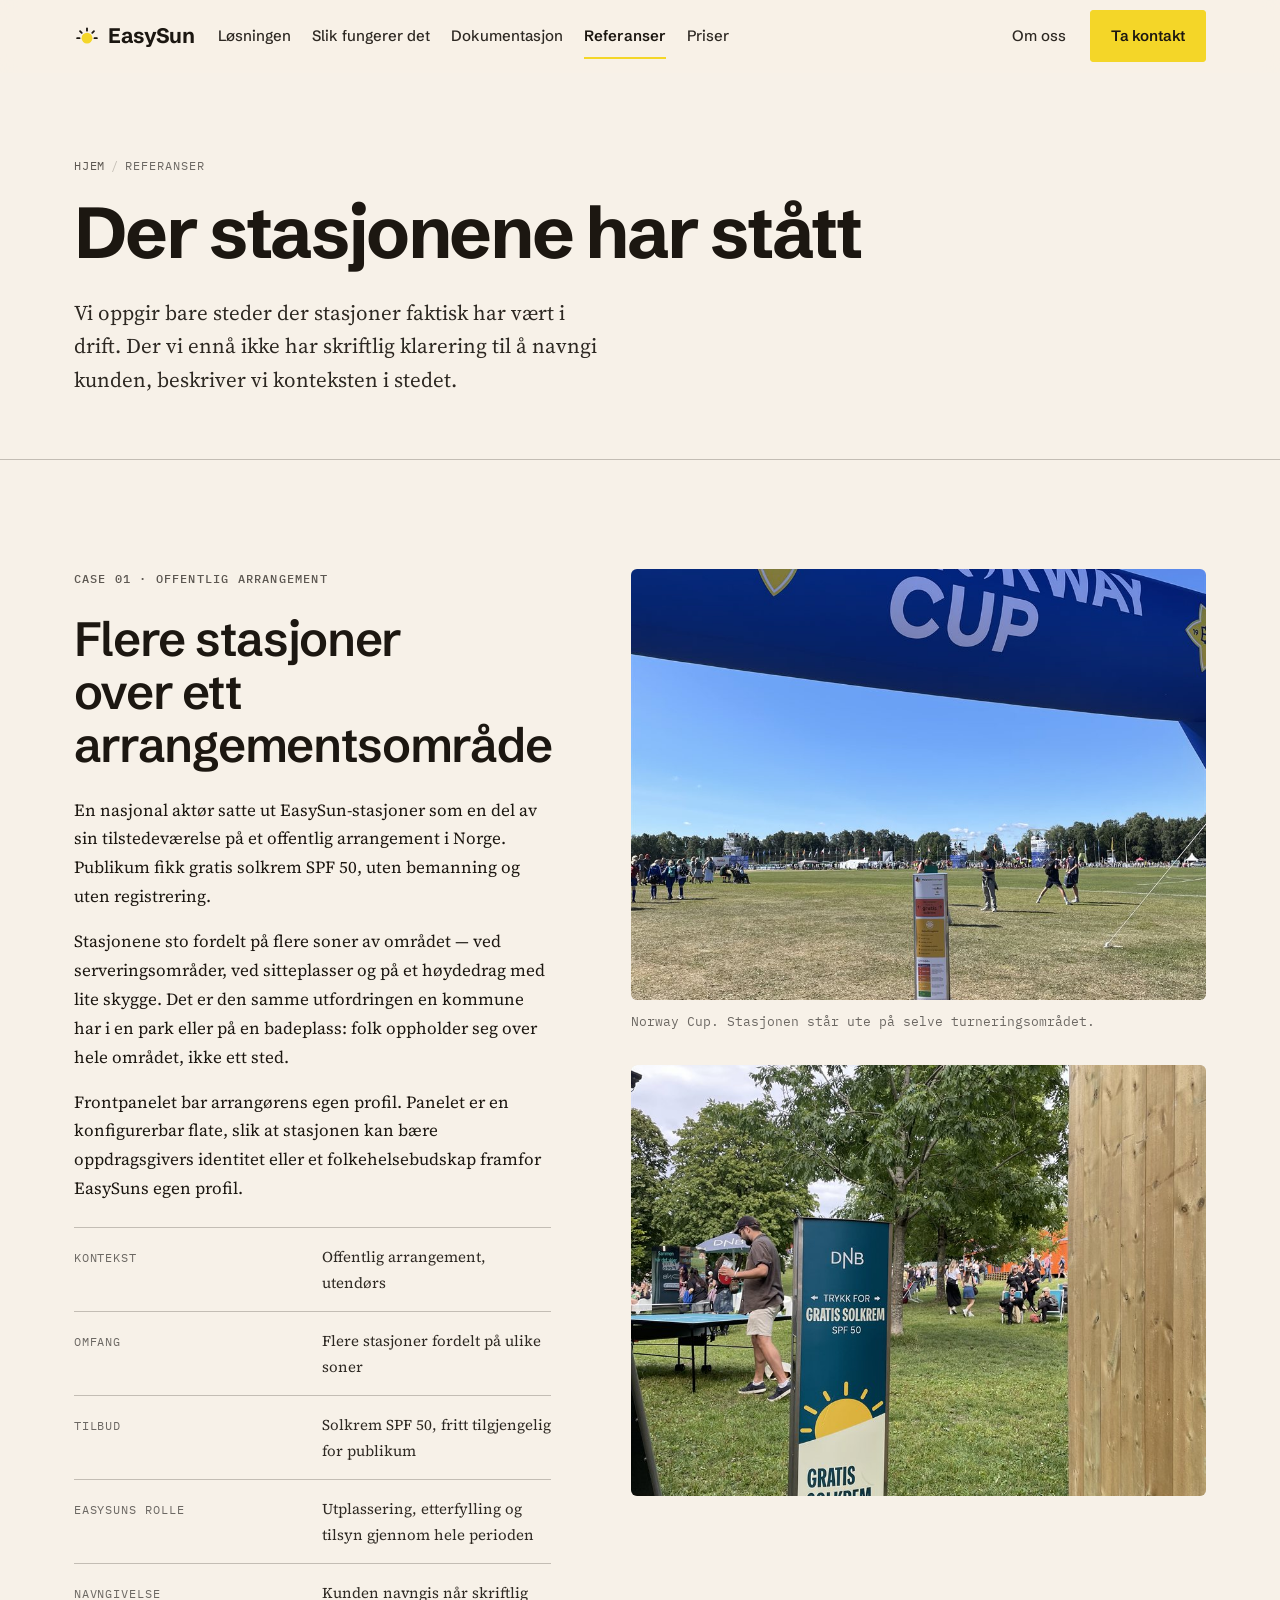
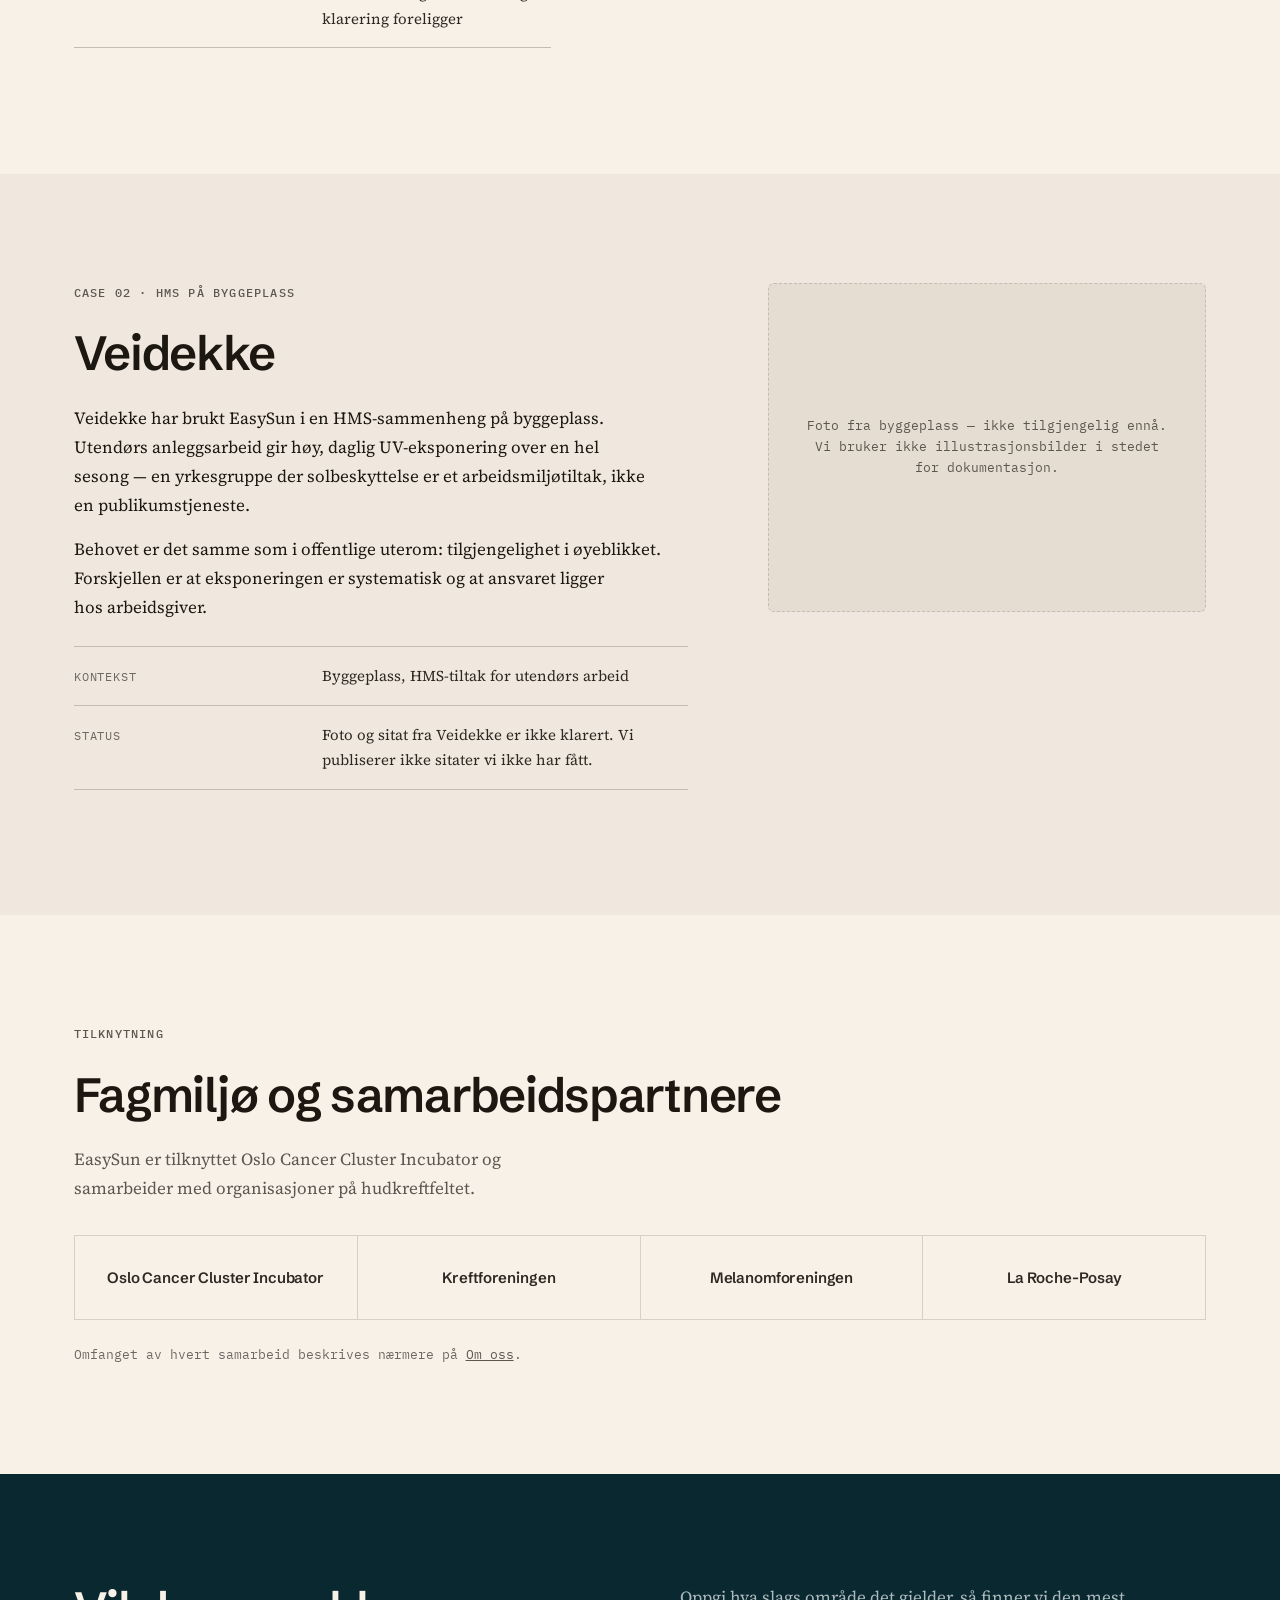
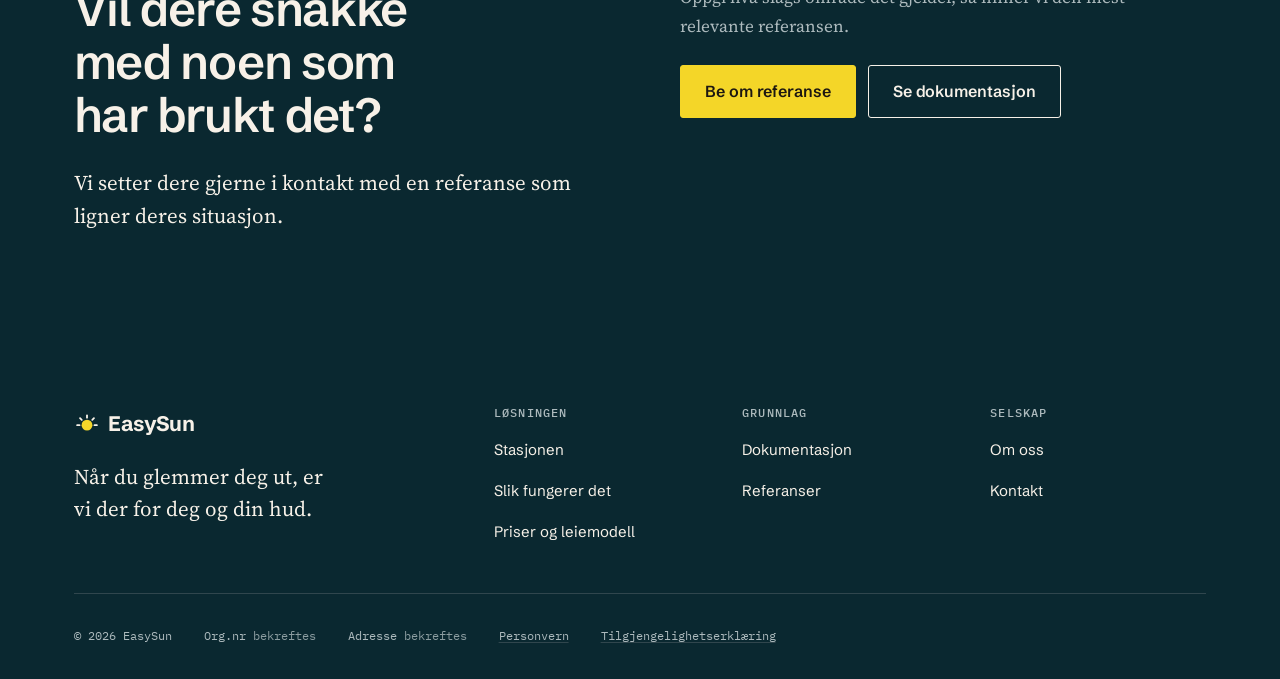
==== referanser.html @ 5816e852 "Initialize EasySun site for GitHub Pages review. Co-authored-by: Cursor <cursoragent@cursor.com>" ====
<!DOCTYPE html>
<html lang="nb">
<head>
<meta charset="utf-8">
<meta name="viewport" content="width=device-width, initial-scale=1">
<title>Referanser — stasjoner i drift | EasySun</title>
<meta name="description" content="Hvor EasySun-stasjoner har stått i praksis: offentlige arrangementer og HMS-bruk på byggeplass.">
<link rel="canonical" href="https://easysun.co/referanser.html">
<meta property="og:type" content="article">
<meta property="og:locale" content="nb_NO">
<meta property="og:site_name" content="EasySun">
<meta property="og:title" content="Referanser | EasySun">
<meta property="og:description" content="Hvor EasySun-stasjoner har stått i praksis.">
<meta property="og:url" content="https://easysun.co/referanser.html">
<meta property="og:image" content="https://easysun.co/assets/img/og-easysun.jpg">
<meta name="twitter:card" content="summary_large_image">
<meta name="theme-color" content="#f7f1e6">
<link rel="icon" href="assets/brand/favicon.svg" type="image/svg+xml">
<link rel="preload" as="font" type="font/woff2" href="assets/fonts/schibsted-grotesk-latin.woff2" crossorigin>
<link rel="preload" as="font" type="font/woff2" href="assets/fonts/source-serif-4-latin.woff2" crossorigin>
<link rel="stylesheet" href="assets/css/easysun.css">
</head>
<body>

<a class="skip-link" href="#main">Hopp til hovedinnhold</a>

<header class="site-header" data-header>
  <div class="container site-header__inner">
    <a class="wordmark" href="index.html" aria-label="EasySun — til forsiden">
      <svg class="wordmark__mark" viewBox="0 0 24 24" fill="none" aria-hidden="true" focusable="false">
        <circle cx="12" cy="14" r="5" fill="#F4D62A"></circle>
        <g stroke="currentColor" stroke-width="1.7" stroke-linecap="round">
          <path d="M12 7.1V4.9"></path><path d="M16.88 9.12l1.55-1.55"></path>
          <path d="M7.12 9.12L5.57 7.57"></path><path d="M5.1 14H2.9"></path>
          <path d="M18.9 14h2.2"></path>
        </g>
      </svg>
      EasySun
    </a>
    <nav class="nav" aria-label="Hovedmeny">
      <ul class="nav__list">
        <li><a class="nav__link" href="losningen.html">Løsningen</a></li>
        <li><a class="nav__link" href="slik-fungerer-det.html">Slik fungerer det</a></li>
        <li><a class="nav__link" href="dokumentasjon.html">Dokumentasjon</a></li>
        <li><a class="nav__link" href="referanser.html" aria-current="page">Referanser</a></li>
        <li><a class="nav__link" href="priser.html">Priser</a></li>
      </ul>
      <div class="nav__actions">
        <a class="nav__link" href="om-oss.html">Om oss</a>
        <a class="btn btn--primary" href="kontakt.html">Ta kontakt</a>
      </div>
    </nav>
    <button class="nav-toggle" type="button" data-nav-toggle aria-expanded="false" aria-controls="drawer" aria-label="Åpne meny">
      <span class="nav-toggle__bars" aria-hidden="true"></span>
    </button>
  </div>
</header>

<div class="drawer" id="drawer" data-drawer hidden>
  <div class="container">
    <ul class="drawer__list">
      <li><a class="drawer__link" href="losningen.html">Løsningen</a></li>
      <li><a class="drawer__link" href="slik-fungerer-det.html">Slik fungerer det</a></li>
      <li><a class="drawer__link" href="dokumentasjon.html">Dokumentasjon</a></li>
      <li><a class="drawer__link" href="referanser.html" aria-current="page">Referanser</a></li>
      <li><a class="drawer__link" href="priser.html">Priser</a></li>
      <li><a class="drawer__link" href="om-oss.html">Om oss</a></li>
    </ul>
    <div class="drawer__cta"><a class="btn btn--primary" href="kontakt.html">Ta kontakt</a></div>
  </div>
</div>

<main id="main">

  <section class="page-header">
    <div class="container">
      <nav class="breadcrumb" aria-label="Du er her">
        <ol>
          <li><a href="index.html">Hjem</a></li>
          <li aria-current="page">Referanser</li>
        </ol>
      </nav>
      <h1 class="page-header__title">Der stasjonene har stått</h1>
      <p class="lede page-header__lede">
        Vi oppgir bare steder der stasjoner faktisk har vært i drift. Der vi ennå ikke har
        skriftlig klarering til å navngi kunden, beskriver vi konteksten i stedet.
      </p>
    </div>
  </section>

  <!--
    Case 1 — shipped in the unnamed fallback framing from blueprint §8.3 while
    written permission to publish the client's name is outstanding. When it
    lands, name the client in the heading, body, facts and image alt text.
  -->
  <section class="section">
    <div class="container split split--5-7 split--top">
      <div class="stack">
        <p class="eyebrow">Case 01 · Offentlig arrangement</p>
        <h2>Flere stasjoner over ett arrangementsområde</h2>
        <div class="prose stack--tight">
          <p>
            En nasjonal aktør satte ut EasySun-stasjoner som en del av sin tilstedeværelse på
            et offentlig arrangement i Norge. Publikum fikk gratis solkrem SPF&nbsp;50, uten
            bemanning og uten registrering.
          </p>
          <p>
            Stasjonene sto fordelt på flere soner av området — ved serveringsområder, ved
            sitteplasser og på et høydedrag med lite skygge. Det er den samme utfordringen en
            kommune har i en park eller på en badeplass: folk oppholder seg over hele
            området, ikke ett sted.
          </p>
          <p>
            Frontpanelet bar arrangørens egen profil. Panelet er en konfigurerbar flate, slik
            at stasjonen kan bære oppdragsgivers identitet eller et folkehelsebudskap
            framfor EasySuns egen profil.
          </p>
        </div>
        <dl class="case-facts">
          <div>
            <dt>Kontekst</dt>
            <dd>Offentlig arrangement, utendørs</dd>
          </div>
          <div>
            <dt>Omfang</dt>
            <dd>Flere stasjoner fordelt på ulike soner</dd>
          </div>
          <div>
            <dt>Tilbud</dt>
            <dd>Solkrem SPF 50, fritt tilgjengelig for publikum</dd>
          </div>
          <div>
            <dt>EasySuns rolle</dt>
            <dd>Utplassering, etterfylling og tilsyn gjennom hele perioden</dd>
          </div>
          <div>
            <dt>Navngivelse</dt>
            <dd>Kunden navngis når skriftlig klarering foreligger</dd>
          </div>
        </dl>
      </div>

      <div class="split__media">
        <figure class="figure">
          <div class="figure__frame figure__frame--landscape">
            <img src="assets/img/case-norwaycup-900.jpg"
                 srcset="assets/img/case-norwaycup-640.jpg 640w,
                         assets/img/case-norwaycup-900.jpg 900w,
                         assets/img/case-norwaycup-1280.jpg 1280w,
                         assets/img/case-norwaycup-1600.jpg 1600w"
                 sizes="(min-width: 62rem) 700px, 100vw"
                 width="1280" height="1707" decoding="async"
                 alt="EasySun-stasjon på turneringsområdet under Norway Cup, med spillere og tribuner i bakgrunnen.">
          </div>
          <figcaption>Norway Cup. Stasjonen står ute på selve turneringsområdet.</figcaption>
        </figure>
        <figure class="figure" style="margin-top: var(--space-8); --focal: 50% 46%">
          <div class="figure__frame figure__frame--landscape">
            <img src="assets/img/case-dnb-900.jpg"
                 srcset="assets/img/case-dnb-640.jpg 640w,
                         assets/img/case-dnb-900.jpg 900w,
                         assets/img/case-dnb-1280.jpg 1280w,
                         assets/img/case-dnb-1600.jpg 1600w"
                 sizes="(min-width: 62rem) 700px, 100vw"
                 width="1280" height="1707" loading="lazy" decoding="async"
                 alt="EasySun-stasjon med DNB-profil står på gresset i et publikumsområde, med bordtennis og publikum i bakgrunnen."
          </div>
          <figcaption>Plassert ved siden av vertskapets egne installasjoner, der folk oppholder seg over tid.</figcaption>
        </figure>
      </div>
    </div>
  </section>

  <!-- Case 2 — Veidekke, text-led. No photography, no cleared quote. -->
  <section class="section section--paper-2">
    <div class="container">
      <div class="split split--top">
        <div class="stack">
          <p class="eyebrow">Case 02 · HMS på byggeplass</p>
          <h2>Veidekke</h2>
          <div class="prose stack--tight">
            <p>
              Veidekke har brukt EasySun i en HMS-sammenheng på byggeplass. Utendørs
              anleggsarbeid gir høy, daglig UV-eksponering over en hel sesong — en
              yrkesgruppe der solbeskyttelse er et arbeidsmiljøtiltak, ikke en
              publikumstjeneste.
            </p>
            <p>
              Behovet er det samme som i offentlige uterom: tilgjengelighet i øyeblikket.
              Forskjellen er at eksponeringen er systematisk og at ansvaret ligger hos
              arbeidsgiver.
            </p>
          </div>
          <dl class="case-facts">
            <div>
              <dt>Kontekst</dt>
              <dd>Byggeplass, HMS-tiltak for utendørs arbeid</dd>
            </div>
            <div>
              <dt>Status</dt>
              <dd>Foto og sitat fra Veidekke er ikke klarert. Vi publiserer ikke sitater vi ikke har fått.</dd>
            </div>
          </dl>
        </div>

        <div class="split__media">
          <div class="placeholder-frame placeholder-frame--landscape">
            Foto fra byggeplass — ikke tilgjengelig ennå.<br>
            Vi bruker ikke illustrasjonsbilder i stedet for dokumentasjon.
          </div>
        </div>
      </div>
    </div>
  </section>

  <!-- Partners -->
  <section class="section">
    <div class="container">
      <div class="stack" style="margin-bottom: var(--space-8);">
        <p class="eyebrow">Tilknytning</p>
        <h2>Fagmiljø og samarbeidspartnere</h2>
        <p class="support">
          EasySun er tilknyttet Oslo Cancer Cluster Incubator og samarbeider med
          organisasjoner på hudkreftfeltet.
        </p>
      </div>
      <ul class="logo-wall__grid">
        <li class="logo-wall__cell">Oslo Cancer Cluster Incubator</li>
        <li class="logo-wall__cell">Kreftforeningen</li>
        <li class="logo-wall__cell">Melanomforeningen</li>
        <li class="logo-wall__cell">La Roche-Posay</li>
      </ul>
      <p class="source-line" style="margin-top: var(--space-6);">
        Omfanget av hvert samarbeid beskrives nærmere på <a href="om-oss.html">Om oss</a>.
      </p>
    </div>
  </section>

  <section class="section section--deep">
    <div class="container split split--balanced split--top">
      <div class="stack">
        <h2>Vil dere snakke med noen som har brukt det?</h2>
        <p class="lede">Vi setter dere gjerne i kontakt med en referanse som ligner deres situasjon.</p>
      </div>
      <div class="stack">
        <p class="support">Oppgi hva slags område det gjelder, så finner vi den mest relevante referansen.</p>
        <div class="btn-row">
          <a class="btn btn--primary" href="kontakt.html">Be om referanse</a>
          <a class="btn btn--secondary" href="dokumentasjon.html">Se dokumentasjon</a>
        </div>
      </div>
    </div>
  </section>

</main>

<footer class="site-footer">
  <div class="container">
    <div class="site-footer__top">
      <div>
        <a class="wordmark" href="index.html">
          <svg class="wordmark__mark" viewBox="0 0 24 24" fill="none" aria-hidden="true" focusable="false">
            <circle cx="12" cy="14" r="5" fill="#F4D62A"></circle>
            <g stroke="currentColor" stroke-width="1.7" stroke-linecap="round">
              <path d="M12 7.1V4.9"></path><path d="M16.88 9.12l1.55-1.55"></path>
              <path d="M7.12 9.12L5.57 7.57"></path><path d="M5.1 14H2.9"></path>
              <path d="M18.9 14h2.2"></path>
            </g>
          </svg>
          EasySun
        </a>
        <p class="site-footer__tagline">Når du glemmer deg ut, er vi der for deg og din hud.</p>
      </div>
      <div class="footer-nav">
        <div>
          <h2>Løsningen</h2>
          <ul>
            <li><a href="losningen.html">Stasjonen</a></li>
            <li><a href="slik-fungerer-det.html">Slik fungerer det</a></li>
            <li><a href="priser.html">Priser og leiemodell</a></li>
          </ul>
        </div>
        <div>
          <h2>Grunnlag</h2>
          <ul>
            <li><a href="dokumentasjon.html">Dokumentasjon</a></li>
            <li><a href="referanser.html">Referanser</a></li>
          </ul>
        </div>
        <div>
          <h2>Selskap</h2>
          <ul>
            <li><a href="om-oss.html">Om oss</a></li>
            <li><a href="kontakt.html">Kontakt</a></li>
          </ul>
        </div>
      </div>
    </div>
    <div class="site-footer__bottom">
      <span>&copy; 2026 EasySun</span>
      <span>Org.nr <span class="is-pending-value">bekreftes</span></span>
      <span>Adresse <span class="is-pending-value">bekreftes</span></span>
      <a href="personvern.html">Personvern</a>
      <a href="tilgjengelighet.html">Tilgjengelighetserklæring</a>
    </div>
  </div>
</footer>

<script src="assets/js/easysun.js" defer></script>
</body>
</html>
---- assets/css/easysun.css ----
/* ==========================================================================
   EasySun — design system
   Macrostructure: Split Studio · Palette: warm coastal + deep sea-ink
   Type: Schibsted Grotesk (display) · Source Serif 4 (body) · IBM Plex Mono (data)
   ========================================================================== */

/* 1. Fonts — self-hosted, no third-party requests at runtime
   ========================================================================== */

@font-face {
  font-family: 'Schibsted Grotesk';
  font-style: normal;
  font-weight: 400 900;
  font-display: swap;
  src: url('../fonts/schibsted-grotesk-latin.woff2') format('woff2');
  unicode-range: U+0000-00FF, U+0131, U+0152-0153, U+02BB-02BC, U+02C6, U+02DA,
    U+02DC, U+0304, U+0308, U+0329, U+2000-206F, U+20AC, U+2122, U+2191, U+2193,
    U+2212, U+2215, U+FEFF, U+FFFD;
}
@font-face {
  font-family: 'Schibsted Grotesk';
  font-style: normal;
  font-weight: 400 900;
  font-display: swap;
  src: url('../fonts/schibsted-grotesk-latin-ext.woff2') format('woff2');
  unicode-range: U+0100-02BA, U+02BD-02C5, U+02C7-02CC, U+02CE-02D7, U+02DD-02FF,
    U+0304, U+0308, U+0329, U+1D00-1DBF, U+1E00-1E9F, U+1EF2-1EFF, U+2020,
    U+20A0-20AB, U+20AD-20C0, U+2113, U+2C60-2C7F, U+A720-A7FF;
}
@font-face {
  font-family: 'Source Serif 4';
  font-style: normal;
  font-weight: 400 700;
  font-display: swap;
  src: url('../fonts/source-serif-4-latin.woff2') format('woff2');
  unicode-range: U+0000-00FF, U+0131, U+0152-0153, U+02BB-02BC, U+02C6, U+02DA,
    U+02DC, U+0304, U+0308, U+0329, U+2000-206F, U+20AC, U+2122, U+2191, U+2193,
    U+2212, U+2215, U+FEFF, U+FFFD;
}
@font-face {
  font-family: 'Source Serif 4';
  font-style: normal;
  font-weight: 400 700;
  font-display: swap;
  src: url('../fonts/source-serif-4-latin-ext.woff2') format('woff2');
  unicode-range: U+0100-02BA, U+02BD-02C5, U+02C7-02CC, U+02CE-02D7, U+02DD-02FF,
    U+0304, U+0308, U+0329, U+1D00-1DBF, U+1E00-1E9F, U+1EF2-1EFF, U+2020,
    U+20A0-20AB, U+20AD-20C0, U+2113, U+2C60-2C7F, U+A720-A7FF;
}
@font-face {
  font-family: 'IBM Plex Mono';
  font-style: normal;
  font-weight: 400;
  font-display: swap;
  src: url('../fonts/ibm-plex-mono-400-latin.woff2') format('woff2');
  unicode-range: U+0000-00FF, U+0131, U+0152-0153, U+02BB-02BC, U+02C6, U+02DA,
    U+02DC, U+0304, U+0308, U+0329, U+2000-206F, U+20AC, U+2122, U+2191, U+2193,
    U+2212, U+2215, U+FEFF, U+FFFD;
}
@font-face {
  font-family: 'IBM Plex Mono';
  font-style: normal;
  font-weight: 500;
  font-display: swap;
  src: url('../fonts/ibm-plex-mono-500-latin.woff2') format('woff2');
  unicode-range: U+0000-00FF, U+0131, U+0152-0153, U+02BB-02BC, U+02C6, U+02DA,
    U+02DC, U+0304, U+0308, U+0329, U+2000-206F, U+20AC, U+2122, U+2191, U+2193,
    U+2212, U+2215, U+FEFF, U+FFFD;
}

/* 2. Tokens
   ========================================================================== */

:root {
  /* Colour — warm coastal, anchored on the brand yellow #F4D62A */
  --color-paper: oklch(96% 0.014 76);
  --color-paper-2: oklch(93.5% 0.016 76);
  --color-paper-3: oklch(90% 0.018 76);
  --color-ink: oklch(21% 0.014 72);
  --color-ink-2: oklch(28% 0.013 72);
  --color-neutral: oklch(46% 0.012 74);
  /* 4.91:1 on paper and 4.55:1 on paper-2 — metadata is small text and still
     has to clear AA, so this sits darker than a typical muted grey. */
  --color-muted: oklch(52% 0.01 74);
  --color-rule: oklch(80% 0.014 76);
  --color-rule-2: oklch(86% 0.012 76);
  --color-surface-deep: oklch(26% 0.038 218);
  --color-surface-deep-2: oklch(31% 0.036 218);
  --color-surface-deep-ink: oklch(96% 0.014 76);
  --color-surface-deep-neutral: oklch(78% 0.015 210);
  --color-surface-deep-rule: oklch(38% 0.03 218);
  /* Form control boundaries are UI components under WCAG 1.4.11 and need 3:1,
     which the decorative divider colour above does not reach. */
  --color-field-border: oklch(60% 0.03 218);
  --color-accent: oklch(87.5% 0.173 98);
  --color-accent-ink: oklch(21% 0.014 72);
  --color-accent-hover: oklch(83% 0.168 98);
  --color-focus: oklch(55% 0.15 98);
  --color-error: oklch(48% 0.16 27);
  --color-error-bg: oklch(94% 0.03 27);
  --color-success: oklch(45% 0.11 155);

  /* Type */
  --font-display: 'Schibsted Grotesk', system-ui, -apple-system, 'Segoe UI', sans-serif;
  --font-body: 'Source Serif 4', Georgia, 'Times New Roman', serif;
  --font-mono: 'IBM Plex Mono', ui-monospace, 'Cascadia Mono', Consolas, monospace;

  /* Floor is set so the longest Norwegian compound in a headline still fits
     a 320 px viewport without overflowing. */
  --step-display: clamp(2.375rem, 1.45rem + 4.2vw, 4.5rem);
  --step-h2: clamp(2rem, 1.4rem + 2.2vw, 3rem);
  --step-h3: clamp(1.375rem, 1.22rem + 0.55vw, 1.625rem);
  --step-h4: clamp(1.0625rem, 1rem + 0.25vw, 1.1875rem);
  --step-lede: clamp(1.125rem, 1.04rem + 0.36vw, 1.3125rem);
  --step-body: 1.0625rem;
  --step-small: 0.9375rem;
  --step-label: 0.75rem;

  /* Spacing — 4pt scale */
  --space-1: 0.25rem;
  --space-2: 0.5rem;
  --space-3: 0.75rem;
  --space-4: 1rem;
  --space-5: 1.25rem;
  --space-6: 1.5rem;
  --space-8: 2rem;
  --space-12: 3rem;
  --space-16: 4rem;
  --space-24: 6rem;
  --space-32: 8rem;

  /* Layout */
  --page-max: 1200px;
  --prose-max: 68ch;
  --gutter: clamp(1rem, 0.5rem + 2vw, 3rem);
  --section-pad: clamp(3.5rem, 2rem + 6vw, 8rem);
  --radius: 3px;
  --radius-lg: 6px;

  /* Motion */
  --ease: cubic-bezier(0.22, 0.61, 0.36, 1);
  --dur: 240ms;
}

/* 3. Reset and base
   ========================================================================== */

*,
*::before,
*::after {
  box-sizing: border-box;
}

html {
  -webkit-text-size-adjust: 100%;
  scroll-behavior: smooth;
  scroll-padding-top: 6rem;
}

body {
  margin: 0;
  background: var(--color-paper);
  color: var(--color-ink);
  font-family: var(--font-body);
  font-size: var(--step-body);
  line-height: 1.7;
  font-synthesis-weight: none;
  -webkit-font-smoothing: antialiased;
  text-rendering: optimizeLegibility;
}

h1,
h2,
h3,
h4,
h5,
h6 {
  font-family: var(--font-display);
  font-style: normal;
  font-weight: 600;
  line-height: 1.1;
  letter-spacing: -0.02em;
  text-wrap: balance;
  overflow-wrap: break-word;
  margin: 0;
  color: var(--color-ink);
}

h1 {
  font-size: var(--step-display);
  font-weight: 700;
  letter-spacing: -0.033em;
}
h2 {
  font-size: var(--step-h2);
  letter-spacing: -0.027em;
}
h3 {
  font-size: var(--step-h3);
}
h4 {
  font-size: var(--step-h4);
  letter-spacing: -0.01em;
}

p {
  margin: 0;
  text-wrap: pretty;
}

p + p {
  margin-top: var(--space-4);
}

ul,
ol {
  margin: 0;
  padding: 0;
}

img,
picture,
svg {
  display: block;
  max-width: 100%;
}

img {
  height: auto;
}

a {
  color: inherit;
}

strong {
  font-weight: 600;
}

abbr[title] {
  text-decoration: underline dotted;
  text-underline-offset: 0.2em;
  cursor: help;
}

::selection {
  background: var(--color-accent);
  color: var(--color-accent-ink);
}

:focus-visible {
  outline: 3px solid var(--color-focus);
  outline-offset: 2px;
  border-radius: 1px;
}

.deep :focus-visible {
  outline-color: var(--color-accent);
}

/* 4. Layout primitives
   ========================================================================== */

.container {
  width: 100%;
  max-width: var(--page-max);
  margin-inline: auto;
  padding-inline: var(--gutter);
}

.container--narrow {
  max-width: 860px;
}

.section {
  padding-block: var(--section-pad);
}

.section--tight {
  padding-block: clamp(2.5rem, 1.5rem + 4vw, 5rem);
}

.section--paper-2 {
  background: var(--color-paper-2);
}

.section--deep {
  background: var(--color-surface-deep);
  color: var(--color-surface-deep-ink);
}

.section--deep h1,
.section--deep h2,
.section--deep h3,
.section--deep h4 {
  color: var(--color-surface-deep-ink);
}

.hairline {
  border: 0;
  border-top: 1px solid var(--color-rule);
  margin: 0;
}

/* Split Studio diptych. Direction alternates between major blocks. */
.split {
  display: grid;
  gap: clamp(2rem, 1rem + 4vw, 4.5rem);
  align-items: center;
}

@media (min-width: 62rem) {
  .split {
    grid-template-columns: 7fr 5fr;
    gap: clamp(3rem, 1rem + 5vw, 6rem);
  }
  .split--5-7 {
    grid-template-columns: 5fr 7fr;
  }
  .split--balanced {
    grid-template-columns: 1fr 1fr;
  }
  .split--top {
    align-items: start;
  }
}

/* Mobile order: media leads, text follows. */
.split__media {
  order: -1;
}

@media (min-width: 62rem) {
  .split__media {
    order: 0;
  }
}

.stack > * + * {
  margin-top: var(--space-6);
}

.stack--tight > * + * {
  margin-top: var(--space-4);
}

.stack--loose > * + * {
  margin-top: var(--space-8);
}

.prose {
  max-width: var(--prose-max);
}

/* 5. Typographic utilities
   ========================================================================== */

.eyebrow {
  font-family: var(--font-mono);
  font-size: var(--step-label);
  font-weight: 500;
  letter-spacing: 0.1em;
  text-transform: uppercase;
  color: var(--color-neutral);
  margin: 0;
}

.section--deep .eyebrow {
  color: var(--color-surface-deep-neutral);
}

.lede {
  font-size: var(--step-lede);
  line-height: 1.6;
  color: var(--color-ink-2);
}

.section--deep .lede {
  color: var(--color-surface-deep-ink);
}

.support {
  color: var(--color-neutral);
  max-width: 58ch;
}

.section--deep .support {
  color: var(--color-surface-deep-neutral);
}

.meta {
  font-family: var(--font-mono);
  font-size: var(--step-small);
  color: var(--color-muted);
  line-height: 1.6;
}

.source-line {
  font-family: var(--font-mono);
  font-size: 0.8125rem;
  line-height: 1.65;
  color: var(--color-muted);
  max-width: 60ch;
}

.source-line a {
  color: var(--color-neutral);
}

/* 6. Buttons and links
   ========================================================================== */

.btn {
  display: inline-flex;
  align-items: center;
  justify-content: center;
  gap: var(--space-2);
  min-height: 48px;
  padding: var(--space-3) var(--space-6);
  font-family: var(--font-display);
  font-size: 1rem;
  font-weight: 600;
  letter-spacing: -0.005em;
  text-decoration: none;
  border: 1.5px solid transparent;
  border-radius: var(--radius);
  cursor: pointer;
  transition: background-color var(--dur) var(--ease), border-color var(--dur) var(--ease),
    color var(--dur) var(--ease);
}

.btn--primary {
  background: var(--color-accent);
  border-color: var(--color-accent);
  color: var(--color-accent-ink);
}

.btn--primary:hover {
  background: var(--color-accent-hover);
  border-color: var(--color-accent-hover);
}

.btn--secondary {
  background: transparent;
  border-color: var(--color-ink);
  color: var(--color-ink);
}

.btn--secondary:hover {
  background: var(--color-ink);
  color: var(--color-paper);
}

.section--deep .btn--secondary {
  border-color: var(--color-surface-deep-ink);
  color: var(--color-surface-deep-ink);
}

.section--deep .btn--secondary:hover {
  background: var(--color-surface-deep-ink);
  color: var(--color-surface-deep);
}

.btn[disabled],
.btn[aria-disabled='true'] {
  opacity: 0.55;
  cursor: not-allowed;
}

.btn-row {
  display: flex;
  flex-wrap: wrap;
  gap: var(--space-3);
}

@media (max-width: 30rem) {
  .btn-row .btn {
    width: 100%;
  }
}

/* Text link with a travelling arrow */
.link {
  display: inline-flex;
  align-items: center;
  gap: 0.45em;
  font-family: var(--font-display);
  font-size: 1rem;
  font-weight: 600;
  color: var(--color-ink);
  text-decoration: none;
  border-bottom: 1.5px solid var(--color-rule);
  padding-bottom: 2px;
  transition: border-color var(--dur) var(--ease), color var(--dur) var(--ease);
}

.link:hover {
  border-bottom-color: var(--color-ink);
}

.link::after {
  content: '→';
  font-family: var(--font-body);
  transition: transform var(--dur) var(--ease);
}

.link:hover::after {
  transform: translateX(3px);
}

.section--deep .link {
  color: var(--color-surface-deep-ink);
  border-bottom-color: var(--color-surface-deep-rule);
}

.section--deep .link:hover {
  border-bottom-color: var(--color-surface-deep-ink);
}

/* Inline links inside running prose */
.prose a:not(.link):not(.btn),
.rich a:not(.link):not(.btn) {
  color: var(--color-ink);
  text-decoration: underline;
  text-decoration-color: var(--color-rule);
  text-decoration-thickness: 1.5px;
  text-underline-offset: 0.18em;
  transition: text-decoration-color var(--dur) var(--ease);
}

.prose a:not(.link):not(.btn):hover,
.rich a:not(.link):not(.btn):hover {
  text-decoration-color: var(--color-ink);
}

/* 7. Skip link
   ========================================================================== */

.skip-link {
  position: absolute;
  top: 0;
  left: var(--space-4);
  z-index: 200;
  transform: translateY(-120%);
  background: var(--color-ink);
  color: var(--color-paper);
  padding: var(--space-3) var(--space-6);
  font-family: var(--font-display);
  font-weight: 600;
  text-decoration: none;
  border-radius: 0 0 var(--radius) var(--radius);
  transition: transform 160ms var(--ease);
}

.skip-link:focus-visible {
  transform: translateY(0);
}

/* 8. Header and navigation (N1b)
   ========================================================================== */

.site-header {
  position: sticky;
  top: 0;
  z-index: 100;
  background: color-mix(in oklab, var(--color-paper) 88%, transparent);
  border-bottom: 1px solid transparent;
  transition: border-color var(--dur) var(--ease), background-color var(--dur) var(--ease);
}

@supports (backdrop-filter: blur(1px)) {
  .site-header {
    backdrop-filter: saturate(1.4) blur(12px);
  }
}

.site-header[data-scrolled='true'] {
  border-bottom-color: var(--color-rule);
  background: color-mix(in oklab, var(--color-paper) 94%, transparent);
}

.site-header__inner {
  display: flex;
  align-items: center;
  justify-content: space-between;
  gap: var(--space-6);
  min-height: 72px;
}

/* Wordmark */
.wordmark {
  display: inline-flex;
  align-items: center;
  gap: 0.55rem;
  font-family: var(--font-display);
  font-size: 1.3125rem;
  font-weight: 700;
  letter-spacing: -0.03em;
  color: var(--color-ink);
  text-decoration: none;
  flex-shrink: 0;
}

.wordmark__mark {
  width: 26px;
  height: 26px;
  flex-shrink: 0;
}

.section--deep .wordmark,
.site-footer .wordmark {
  color: var(--color-surface-deep-ink);
}

/* Desktop nav */
.nav {
  display: none;
}

@media (min-width: 64rem) {
  .nav {
    display: flex;
    align-items: center;
    gap: var(--space-8);
    flex: 1 1 auto;
    justify-content: space-between;
  }
}

.nav__list {
  display: flex;
  align-items: center;
  gap: clamp(1rem, 0.2rem + 1.4vw, 1.75rem);
  list-style: none;
}

.nav__link {
  display: inline-block;
  position: relative;
  padding-block: var(--space-2);
  font-family: var(--font-display);
  font-size: 0.9375rem;
  font-weight: 500;
  color: var(--color-ink-2);
  text-decoration: none;
  white-space: nowrap;
  transition: color var(--dur) var(--ease);
}

.nav__link:hover {
  color: var(--color-ink);
}

.nav__link::after {
  content: '';
  position: absolute;
  left: 0;
  right: 0;
  bottom: -2px;
  height: 2px;
  background: var(--color-accent);
  transform: scaleX(0);
  transform-origin: left;
  transition: transform var(--dur) var(--ease);
}

.nav__link[aria-current='page'] {
  color: var(--color-ink);
  font-weight: 600;
}

.nav__link[aria-current='page']::after {
  transform: scaleX(1);
}

.nav__actions {
  display: flex;
  align-items: center;
  gap: var(--space-6);
}

.nav__actions .btn {
  min-height: 44px;
  padding-inline: var(--space-5);
  font-size: 0.9375rem;
}

/* Hamburger */
.nav-toggle {
  display: inline-flex;
  align-items: center;
  justify-content: center;
  width: 48px;
  height: 48px;
  margin-right: -0.5rem;
  padding: 0;
  background: transparent;
  border: 0;
  color: var(--color-ink);
  cursor: pointer;
}

@media (min-width: 64rem) {
  .nav-toggle {
    display: none;
  }
}

.nav-toggle__bars,
.nav-toggle__bars::before,
.nav-toggle__bars::after {
  display: block;
  width: 22px;
  height: 2px;
  background: currentColor;
  transition: transform var(--dur) var(--ease), opacity var(--dur) var(--ease);
}

.nav-toggle__bars::before,
.nav-toggle__bars::after {
  content: '';
  position: relative;
}

.nav-toggle__bars::before {
  top: -7px;
}
.nav-toggle__bars::after {
  top: 5px;
}

.nav-toggle[aria-expanded='true'] .nav-toggle__bars {
  background: transparent;
}

.nav-toggle[aria-expanded='true'] .nav-toggle__bars::before {
  transform: translateY(7px) rotate(45deg);
}

.nav-toggle[aria-expanded='true'] .nav-toggle__bars::after {
  transform: translateY(-5px) rotate(-45deg);
}

/* Mobile drawer */
.drawer {
  position: fixed;
  inset: 72px 0 0;
  z-index: 90;
  background: var(--color-paper);
  border-top: 1px solid var(--color-rule);
  padding: var(--space-8) 0 var(--space-16);
  overflow-y: auto;
  overscroll-behavior: contain;
}

.drawer[hidden] {
  display: none;
}

@media (min-width: 64rem) {
  .drawer {
    display: none;
  }
}

.drawer__list {
  list-style: none;
}

.drawer__list li + li {
  border-top: 1px solid var(--color-rule-2);
}

.drawer__link {
  display: flex;
  align-items: center;
  justify-content: space-between;
  min-height: 56px;
  padding-block: var(--space-3);
  font-family: var(--font-display);
  font-size: 1.25rem;
  font-weight: 500;
  color: var(--color-ink);
  text-decoration: none;
}

.drawer__link[aria-current='page'] {
  font-weight: 700;
}

.drawer__link::after {
  content: '→';
  font-family: var(--font-body);
  color: var(--color-muted);
}

.drawer__cta {
  margin-top: var(--space-8);
}

.drawer__cta .btn {
  width: 100%;
}

body[data-drawer-open='true'] {
  overflow: hidden;
}

/* 9. Hero (H2 split diptych)
   ========================================================================== */

.hero {
  padding-block: clamp(2.5rem, 1rem + 5vw, 6rem) var(--section-pad);
}

.hero__title {
  max-width: 15ch;
}

.hero__lede {
  max-width: 46ch;
}

/* The hero well is a narrower column than the 3:4 source, so the frame crops
   horizontally. Use --focal on the figure to choose which part survives. */
@media (min-width: 62rem) {
  .hero__media .figure__frame {
    aspect-ratio: 2 / 3;
  }
}

/* 10. Media
   ========================================================================== */

.figure {
  margin: 0;
}

.figure__frame {
  position: relative;
  overflow: hidden;
  border-radius: var(--radius-lg);
  background: var(--color-paper-3);
  aspect-ratio: 3 / 4;
}

.figure__frame img {
  width: 100%;
  height: 100%;
  object-fit: cover;
  /* Per-image focal point. Set --focal inline on the figure to reframe a crop
     when the photography is swapped, without editing this file. */
  object-position: var(--focal, 50% 50%);
}

.figure__frame--landscape {
  aspect-ratio: 4 / 3;
}

.figure__frame--square {
  aspect-ratio: 1 / 1;
}

.figure figcaption {
  margin-top: var(--space-3);
  font-family: var(--font-mono);
  font-size: 0.8125rem;
  line-height: 1.6;
  color: var(--color-muted);
}

/* Mobile hero image runs full-bleed. */
@media (max-width: 61.99rem) {
  .figure--bleed .figure__frame {
    margin-inline: calc(var(--gutter) * -1);
    border-radius: 0;
    aspect-ratio: 4 / 5;
    max-height: 62vh;
  }
  .figure--bleed figcaption {
    margin-top: var(--space-4);
  }
}

/* Honest placeholder — never substitute stock photography. */
.placeholder-frame {
  display: flex;
  align-items: center;
  justify-content: center;
  padding: var(--space-8);
  aspect-ratio: 3 / 4;
  background: var(--color-paper-3);
  border: 1px dashed var(--color-rule);
  border-radius: var(--radius-lg);
  font-family: var(--font-mono);
  font-size: 0.8125rem;
  line-height: 1.6;
  color: var(--color-neutral);
  text-align: center;
}

.placeholder-frame--landscape {
  aspect-ratio: 4 / 3;
}

/* 11. Logo wall (T2) — hairline cells, monochrome
   ========================================================================== */

.logo-wall {
  border-block: 1px solid var(--color-rule);
  padding-block: var(--space-8);
}

.logo-wall__caption {
  margin-bottom: var(--space-6);
}

.logo-wall__grid {
  display: grid;
  grid-template-columns: repeat(2, 1fr);
  list-style: none;
  border-top: 1px solid var(--color-rule-2);
  border-left: 1px solid var(--color-rule-2);
}

@media (min-width: 40rem) {
  .logo-wall__grid {
    grid-template-columns: repeat(4, 1fr);
  }
}

.logo-wall__cell {
  display: flex;
  align-items: center;
  justify-content: center;
  min-height: 84px;
  padding: var(--space-4);
  border-right: 1px solid var(--color-rule-2);
  border-bottom: 1px solid var(--color-rule-2);
  font-family: var(--font-display);
  font-size: 0.9375rem;
  font-weight: 600;
  letter-spacing: -0.01em;
  line-height: 1.3;
  text-align: center;
  color: var(--color-ink-2);
}

/* 12. Stat stack (T4, vertical)
   ========================================================================== */

.stat-stack {
  list-style: none;
  border-top: 1px solid var(--color-rule);
}

.stat {
  display: grid;
  gap: var(--space-1);
  padding-block: var(--space-6);
  border-bottom: 1px solid var(--color-rule);
}

@media (min-width: 30rem) and (max-width: 61.99rem) {
  .stat-stack {
    display: grid;
    grid-template-columns: 1fr 1fr;
    column-gap: var(--space-8);
    border-top: 0;
  }
  .stat {
    border-top: 1px solid var(--color-rule);
    border-bottom: 0;
  }
}

.stat__figure {
  font-family: var(--font-display);
  font-size: clamp(2.25rem, 1.6rem + 2.6vw, 3.25rem);
  font-weight: 700;
  line-height: 1;
  letter-spacing: -0.04em;
  color: var(--color-ink);
}

.stat__label {
  font-size: var(--step-small);
  line-height: 1.5;
  color: var(--color-neutral);
  max-width: 30ch;
}

.stat__source {
  font-family: var(--font-mono);
  font-size: 0.6875rem;
  letter-spacing: 0.06em;
  text-transform: uppercase;
  color: var(--color-muted);
}

/* 13. Segment index — rows, not cards
   ========================================================================== */

.segment-index {
  list-style: none;
  border-top: 1px solid var(--color-rule);
}

.segment-row {
  border-bottom: 1px solid var(--color-rule);
}

.segment-row__link {
  display: grid;
  grid-template-columns: 1fr auto;
  align-items: baseline;
  gap: var(--space-2) var(--space-6);
  padding-block: var(--space-6);
  text-decoration: none;
  color: inherit;
  transition: background-color var(--dur) var(--ease);
}

@media (min-width: 48rem) {
  .segment-row__link {
    grid-template-columns: minmax(12rem, 3fr) 6fr auto;
    align-items: center;
    padding-block: var(--space-8);
  }
}

.segment-row__link:hover {
  background: var(--color-paper-2);
  box-shadow: 0 0 0 var(--gutter) var(--color-paper-2);
}

.segment-row__name {
  font-family: var(--font-display);
  font-size: clamp(1.375rem, 1.15rem + 0.9vw, 1.875rem);
  font-weight: 600;
  letter-spacing: -0.025em;
}

.segment-row__desc {
  grid-column: 1 / -1;
  color: var(--color-neutral);
  font-size: var(--step-small);
  max-width: 48ch;
}

@media (min-width: 48rem) {
  .segment-row__desc {
    grid-column: 2;
    font-size: var(--step-body);
  }
}

.segment-row__arrow {
  grid-row: 1;
  grid-column: 2;
  font-size: 1.25rem;
  color: var(--color-muted);
  transition: transform var(--dur) var(--ease), color var(--dur) var(--ease);
}

@media (min-width: 48rem) {
  .segment-row__arrow {
    grid-column: 3;
  }
}

.segment-row__link:hover .segment-row__arrow {
  transform: translateX(4px);
  color: var(--color-ink);
}

/* 14. Step sequence (F4)
   ========================================================================== */

.steps {
  display: grid;
  gap: var(--space-8);
  list-style: none;
  counter-reset: step;
}

@media (min-width: 40rem) {
  .steps {
    grid-template-columns: repeat(2, 1fr);
    gap: var(--space-12) var(--space-8);
  }
}

@media (min-width: 64rem) {
  .steps--4 {
    grid-template-columns: repeat(4, 1fr);
  }
}

.step {
  display: grid;
  gap: var(--space-3);
  align-content: start;
  padding-top: var(--space-4);
  border-top: 2px solid var(--color-ink);
}

.step__num {
  font-family: var(--font-mono);
  font-size: 0.8125rem;
  font-weight: 500;
  letter-spacing: 0.1em;
  color: var(--color-ink);
}

.step__title {
  font-size: var(--step-h4);
  font-weight: 600;
}

.step__body {
  font-size: var(--step-small);
  color: var(--color-neutral);
}

/* 15. Pull quote and case summary
   ========================================================================== */

.pull-quote {
  margin: 0;
}

.pull-quote__text {
  font-family: var(--font-display);
  font-size: clamp(1.5rem, 1.2rem + 1.4vw, 2.125rem);
  font-weight: 500;
  line-height: 1.28;
  letter-spacing: -0.025em;
  text-wrap: balance;
  margin: 0;
}

.pull-quote__attr {
  display: block;
  margin-top: var(--space-6);
  font-family: var(--font-mono);
  font-size: var(--step-small);
  font-style: normal;
  color: var(--color-neutral);
}

.case-facts {
  list-style: none;
  border-top: 1px solid var(--color-rule);
}

.case-facts > div,
.case-facts > li {
  display: grid;
  gap: var(--space-1);
  padding-block: var(--space-4);
  border-bottom: 1px solid var(--color-rule);
}

@media (min-width: 30rem) {
  .case-facts > div,
  .case-facts > li {
    grid-template-columns: minmax(9rem, 14rem) 1fr;
    gap: var(--space-6);
    align-items: baseline;
  }
}

.case-facts dt,
.case-facts__term {
  font-family: var(--font-mono);
  font-size: 0.75rem;
  letter-spacing: 0.08em;
  text-transform: uppercase;
  color: var(--color-muted);
}

.case-facts dd,
.case-facts__desc {
  margin: 0;
  font-size: var(--step-small);
  color: var(--color-ink-2);
}

/* 16. Spec table (F3) and data lists
   ========================================================================== */

.spec-table {
  width: 100%;
  border-collapse: collapse;
  font-size: var(--step-small);
  text-align: left;
}

.spec-table caption {
  font-family: var(--font-mono);
  font-size: var(--step-label);
  letter-spacing: 0.1em;
  text-transform: uppercase;
  color: var(--color-neutral);
  text-align: left;
  padding-bottom: var(--space-4);
}

.spec-table th,
.spec-table td {
  padding: var(--space-4) var(--space-4) var(--space-4) 0;
  border-bottom: 1px solid var(--color-rule);
  vertical-align: top;
}

.spec-table thead th {
  font-family: var(--font-mono);
  font-size: 0.75rem;
  font-weight: 500;
  letter-spacing: 0.08em;
  text-transform: uppercase;
  color: var(--color-muted);
  border-bottom-color: var(--color-ink);
}

.spec-table tbody th {
  font-family: var(--font-display);
  font-weight: 600;
  color: var(--color-ink);
  width: 38%;
}

.spec-table td {
  color: var(--color-ink-2);
}

.spec-table .is-pending {
  font-family: var(--font-mono);
  font-size: 0.8125rem;
  color: var(--color-muted);
}

.table-scroll {
  overflow-x: auto;
}

/* 17. Document list
   ========================================================================== */

.doc-list {
  list-style: none;
  border-top: 1px solid var(--color-rule);
}

.doc-row {
  border-bottom: 1px solid var(--color-rule);
}

.doc-row__inner {
  display: grid;
  gap: var(--space-2) var(--space-6);
  padding-block: var(--space-6);
}

@media (min-width: 48rem) {
  .doc-row__inner {
    grid-template-columns: 1fr auto;
    align-items: center;
  }
}

.doc-row__title {
  font-family: var(--font-display);
  font-size: var(--step-h4);
  font-weight: 600;
  letter-spacing: -0.012em;
}

.doc-row__meta {
  margin-top: var(--space-2);
  font-family: var(--font-mono);
  font-size: 0.75rem;
  letter-spacing: 0.06em;
  text-transform: uppercase;
  color: var(--color-muted);
}

.doc-row__action {
  justify-self: start;
}

/* 18. Founder / person cards
   ========================================================================== */

.person-grid {
  display: grid;
  gap: var(--space-8);
  list-style: none;
}

@media (min-width: 40rem) {
  .person-grid {
    grid-template-columns: repeat(2, 1fr);
  }
}

.person__name {
  font-size: var(--step-h4);
  font-weight: 600;
}

.person__role {
  font-family: var(--font-mono);
  font-size: 0.8125rem;
  letter-spacing: 0.06em;
  text-transform: uppercase;
  color: var(--color-muted);
  margin-top: var(--space-1);
}

.person__body {
  margin-top: var(--space-3);
  font-size: var(--step-small);
  color: var(--color-neutral);
}

/* 19. Enquiry form (C2)
   ========================================================================== */

.form {
  display: grid;
  gap: var(--space-6);
}

.form__grid {
  display: grid;
  gap: var(--space-6);
}

@media (min-width: 40rem) {
  .form__grid--3 {
    grid-template-columns: repeat(3, 1fr);
  }
  .form__grid--2 {
    grid-template-columns: repeat(2, 1fr);
  }
}

.field {
  display: grid;
  gap: var(--space-2);
}

.field__label {
  font-family: var(--font-display);
  font-size: 0.9375rem;
  font-weight: 600;
  color: var(--color-surface-deep-ink);
}

.field__req {
  color: var(--color-accent);
  margin-left: 0.15em;
}

.field__hint {
  font-family: var(--font-mono);
  font-size: 0.75rem;
  color: var(--color-surface-deep-neutral);
}

.field__control {
  width: 100%;
  min-height: 48px;
  padding: var(--space-3) var(--space-4);
  font-family: var(--font-body);
  font-size: 1rem;
  line-height: 1.5;
  color: var(--color-surface-deep-ink);
  background: color-mix(in oklab, var(--color-surface-deep-2) 70%, transparent);
  border: 1.5px solid var(--color-field-border);
  border-radius: var(--radius);
  transition: border-color var(--dur) var(--ease), background-color var(--dur) var(--ease);
}

.field__control:hover {
  border-color: var(--color-surface-deep-neutral);
}

.field__control:focus {
  outline: none;
  border-color: var(--color-accent);
  background: color-mix(in oklab, var(--color-surface-deep-2) 90%, transparent);
}

.field__control::placeholder {
  color: color-mix(in oklab, var(--color-surface-deep-neutral) 75%, transparent);
}

textarea.field__control {
  min-height: 7.5rem;
  resize: vertical;
}

select.field__control {
  appearance: none;
  background-image: url("data:image/svg+xml,%3Csvg xmlns='http://www.w3.org/2000/svg' viewBox='0 0 12 8'%3E%3Cpath fill='none' stroke='%23d8e2e6' stroke-width='1.6' d='M1 1.5 6 6.5l5-5'/%3E%3C/svg%3E");
  background-repeat: no-repeat;
  background-position: right var(--space-4) center;
  background-size: 12px 8px;
  padding-right: var(--space-12);
}

.field__error {
  display: flex;
  align-items: flex-start;
  gap: 0.4em;
  font-family: var(--font-mono);
  font-size: 0.8125rem;
  line-height: 1.5;
  color: var(--color-accent);
}

.field__error:empty {
  display: none;
}

.field[data-invalid='true'] .field__control {
  border-color: var(--color-accent);
}

/* Consent checkbox */
.checkbox {
  display: grid;
  grid-template-columns: auto 1fr;
  gap: var(--space-3);
  align-items: start;
}

.checkbox input {
  width: 22px;
  height: 22px;
  margin: 0.28rem 0 0;
  accent-color: var(--color-accent);
  flex-shrink: 0;
}

.checkbox label {
  font-size: var(--step-small);
  line-height: 1.6;
  color: var(--color-surface-deep-ink);
}

.checkbox a {
  color: var(--color-surface-deep-ink);
  text-decoration-color: var(--color-surface-deep-rule);
  text-underline-offset: 0.18em;
}

.checkbox .field__error {
  grid-column: 1 / -1;
}

/* Form status region */
.form__status {
  padding: var(--space-4) var(--space-6);
  border-left: 3px solid var(--color-accent);
  background: color-mix(in oklab, var(--color-surface-deep-2) 60%, transparent);
  font-size: var(--step-small);
  line-height: 1.6;
}

.form__status:empty {
  display: none;
}

.form__helper {
  font-family: var(--font-mono);
  font-size: 0.8125rem;
  color: var(--color-surface-deep-neutral);
}

.btn--loading {
  position: relative;
  color: transparent;
}

.btn--loading::after {
  content: '';
  position: absolute;
  width: 18px;
  height: 18px;
  border: 2px solid color-mix(in oklab, var(--color-accent-ink) 30%, transparent);
  border-top-color: var(--color-accent-ink);
  border-radius: 50%;
  animation: spin 700ms linear infinite;
}

@keyframes spin {
  to {
    transform: rotate(360deg);
  }
}

/* Alternate contact path */
.contact-alt {
  display: grid;
  gap: var(--space-6);
  padding-top: var(--space-8);
  margin-top: var(--space-8);
  border-top: 1px solid var(--color-surface-deep-rule);
}

@media (min-width: 40rem) {
  .contact-alt {
    grid-template-columns: repeat(2, 1fr);
  }
}

.contact-alt__name {
  font-family: var(--font-display);
  font-weight: 600;
  color: var(--color-surface-deep-ink);
}

.contact-alt__role {
  font-family: var(--font-mono);
  font-size: 0.75rem;
  letter-spacing: 0.06em;
  text-transform: uppercase;
  color: var(--color-surface-deep-neutral);
  margin-top: var(--space-1);
}

.contact-alt a {
  display: inline-block;
  margin-top: var(--space-2);
  color: var(--color-surface-deep-ink);
  text-decoration: underline;
  text-decoration-color: var(--color-surface-deep-rule);
  text-underline-offset: 0.18em;
}

.contact-alt a:hover {
  text-decoration-color: var(--color-surface-deep-ink);
}

/* 20. Footer (Ft1) — continues the deep surface
   ========================================================================== */

.site-footer {
  background: var(--color-surface-deep);
  color: var(--color-surface-deep-ink);
  padding-block: var(--space-16) var(--space-8);
}

.site-footer__top {
  display: grid;
  gap: var(--space-12);
  padding-bottom: var(--space-12);
  border-bottom: 1px solid var(--color-surface-deep-rule);
}

@media (min-width: 48rem) {
  .site-footer__top {
    grid-template-columns: minmax(16rem, 1fr) 2fr;
    gap: var(--space-16);
  }
}

.site-footer__tagline {
  margin-top: var(--space-4);
  font-size: var(--step-lede);
  line-height: 1.5;
  color: var(--color-surface-deep-ink);
  max-width: 26ch;
  text-wrap: balance;
}

.footer-nav {
  display: grid;
  gap: var(--space-8);
}

@media (min-width: 30rem) {
  .footer-nav {
    grid-template-columns: repeat(2, 1fr);
  }
}

@media (min-width: 64rem) {
  .footer-nav {
    grid-template-columns: repeat(3, 1fr);
  }
}

.footer-nav h2 {
  font-family: var(--font-mono);
  font-size: var(--step-label);
  font-weight: 500;
  letter-spacing: 0.1em;
  text-transform: uppercase;
  color: var(--color-surface-deep-neutral);
  margin-bottom: var(--space-4);
}

.footer-nav ul {
  list-style: none;
  display: grid;
  gap: var(--space-3);
}

.footer-nav a {
  font-family: var(--font-display);
  font-size: 0.9375rem;
  color: var(--color-surface-deep-ink);
  text-decoration: none;
  transition: color var(--dur) var(--ease);
}

.footer-nav a:hover {
  color: var(--color-accent);
}

.site-footer__bottom {
  display: flex;
  flex-wrap: wrap;
  gap: var(--space-3) var(--space-8);
  padding-top: var(--space-8);
  font-family: var(--font-mono);
  font-size: 0.75rem;
  line-height: 1.7;
  color: var(--color-surface-deep-neutral);
}

.site-footer__bottom a {
  color: var(--color-surface-deep-neutral);
  text-decoration: underline;
  text-decoration-color: var(--color-surface-deep-rule);
  text-underline-offset: 0.18em;
}

.site-footer__bottom a:hover {
  color: var(--color-surface-deep-ink);
}

.is-pending-value {
  color: color-mix(in oklab, var(--color-surface-deep-neutral) 80%, transparent);
}

/* 21. Page header (interior pages)
   ========================================================================== */

.page-header {
  padding-block: clamp(3rem, 2rem + 4vw, 6rem) clamp(2.5rem, 1.5rem + 3vw, 4rem);
  border-bottom: 1px solid var(--color-rule);
}

.page-header__title {
  max-width: 18ch;
  margin-top: var(--space-4);
}

.page-header__lede {
  margin-top: var(--space-6);
  max-width: 54ch;
}

/* Breadcrumb */
.breadcrumb ol {
  display: flex;
  flex-wrap: wrap;
  gap: 0.5em;
  list-style: none;
  font-family: var(--font-mono);
  font-size: var(--step-label);
  letter-spacing: 0.08em;
  text-transform: uppercase;
  color: var(--color-muted);
}

.breadcrumb li + li::before {
  content: '/';
  margin-right: 0.5em;
  color: var(--color-rule);
}

.breadcrumb a {
  color: var(--color-neutral);
  text-decoration: none;
}

.breadcrumb a:hover {
  color: var(--color-ink);
  text-decoration: underline;
}

/* 22. Long-form prose (legal, about)
   ========================================================================== */

.rich {
  max-width: var(--prose-max);
}

.rich > * + * {
  margin-top: var(--space-6);
}

.rich h2 {
  font-size: var(--step-h3);
  margin-top: var(--space-12);
}

.rich h3 {
  font-size: var(--step-h4);
  margin-top: var(--space-8);
}

.rich ul,
.rich ol {
  padding-left: 1.25em;
  display: grid;
  gap: var(--space-2);
}

.rich li {
  padding-left: 0.25em;
}

.rich ul li::marker {
  color: var(--color-muted);
}

.rich dl {
  display: grid;
  gap: var(--space-4);
  margin: 0;
}

.rich dt {
  font-family: var(--font-display);
  font-weight: 600;
}

.rich dd {
  margin: var(--space-1) 0 0;
  color: var(--color-neutral);
}

/* 23. Callout
   ========================================================================== */

.callout {
  padding: var(--space-6);
  background: var(--color-paper-2);
  border-left: 3px solid var(--color-accent);
  border-radius: 0 var(--radius) var(--radius) 0;
}

.callout__title {
  font-family: var(--font-display);
  font-size: var(--step-h4);
  font-weight: 600;
  margin-bottom: var(--space-2);
}

.callout p {
  font-size: var(--step-small);
  color: var(--color-ink-2);
}

.section--paper-2 .callout {
  background: var(--color-paper-3);
}

/* 24. Reveal on scroll
   ========================================================================== */

@media (min-width: 40rem) {
  .js [data-reveal] {
    opacity: 0;
    transform: translateY(14px);
    transition: opacity 520ms var(--ease), transform 520ms var(--ease);
  }
  .js [data-reveal='2'] {
    transition-delay: 90ms;
  }
  .js [data-reveal].is-visible {
    opacity: 1;
    transform: none;
  }
}

/* 25. Utilities
   ========================================================================== */

.visually-hidden {
  position: absolute;
  width: 1px;
  height: 1px;
  margin: -1px;
  padding: 0;
  overflow: hidden;
  clip: rect(0 0 0 0);
  clip-path: inset(50%);
  white-space: nowrap;
  border: 0;
}

.text-mono {
  font-family: var(--font-mono);
}

.no-wrap {
  white-space: nowrap;
}

/* 26. Reduced motion
   ========================================================================== */

@media (prefers-reduced-motion: reduce) {
  html {
    scroll-behavior: auto;
  }
  *,
  *::before,
  *::after {
    animation-duration: 0.01ms !important;
    animation-iteration-count: 1 !important;
    transition-duration: 150ms !important;
    scroll-behavior: auto !important;
  }
  .js [data-reveal] {
    transform: none;
    transition: opacity 150ms linear;
  }
  .link:hover::after,
  .segment-row__link:hover .segment-row__arrow {
    transform: none;
  }
}

/* 27. Print
   ========================================================================== */

@media print {
  .site-header,
  .drawer,
  .skip-link,
  .btn,
  .nav-toggle {
    display: none !important;
  }
  body {
    background: #fff;
    color: #000;
    font-size: 11pt;
  }
  .section--deep,
  .site-footer {
    background: #fff !important;
    color: #000 !important;
  }
  .section {
    padding-block: 1.5rem;
  }
  a[href^='http']::after {
    content: ' (' attr(href) ')';
    font-size: 9pt;
    word-break: break-all;
  }
}
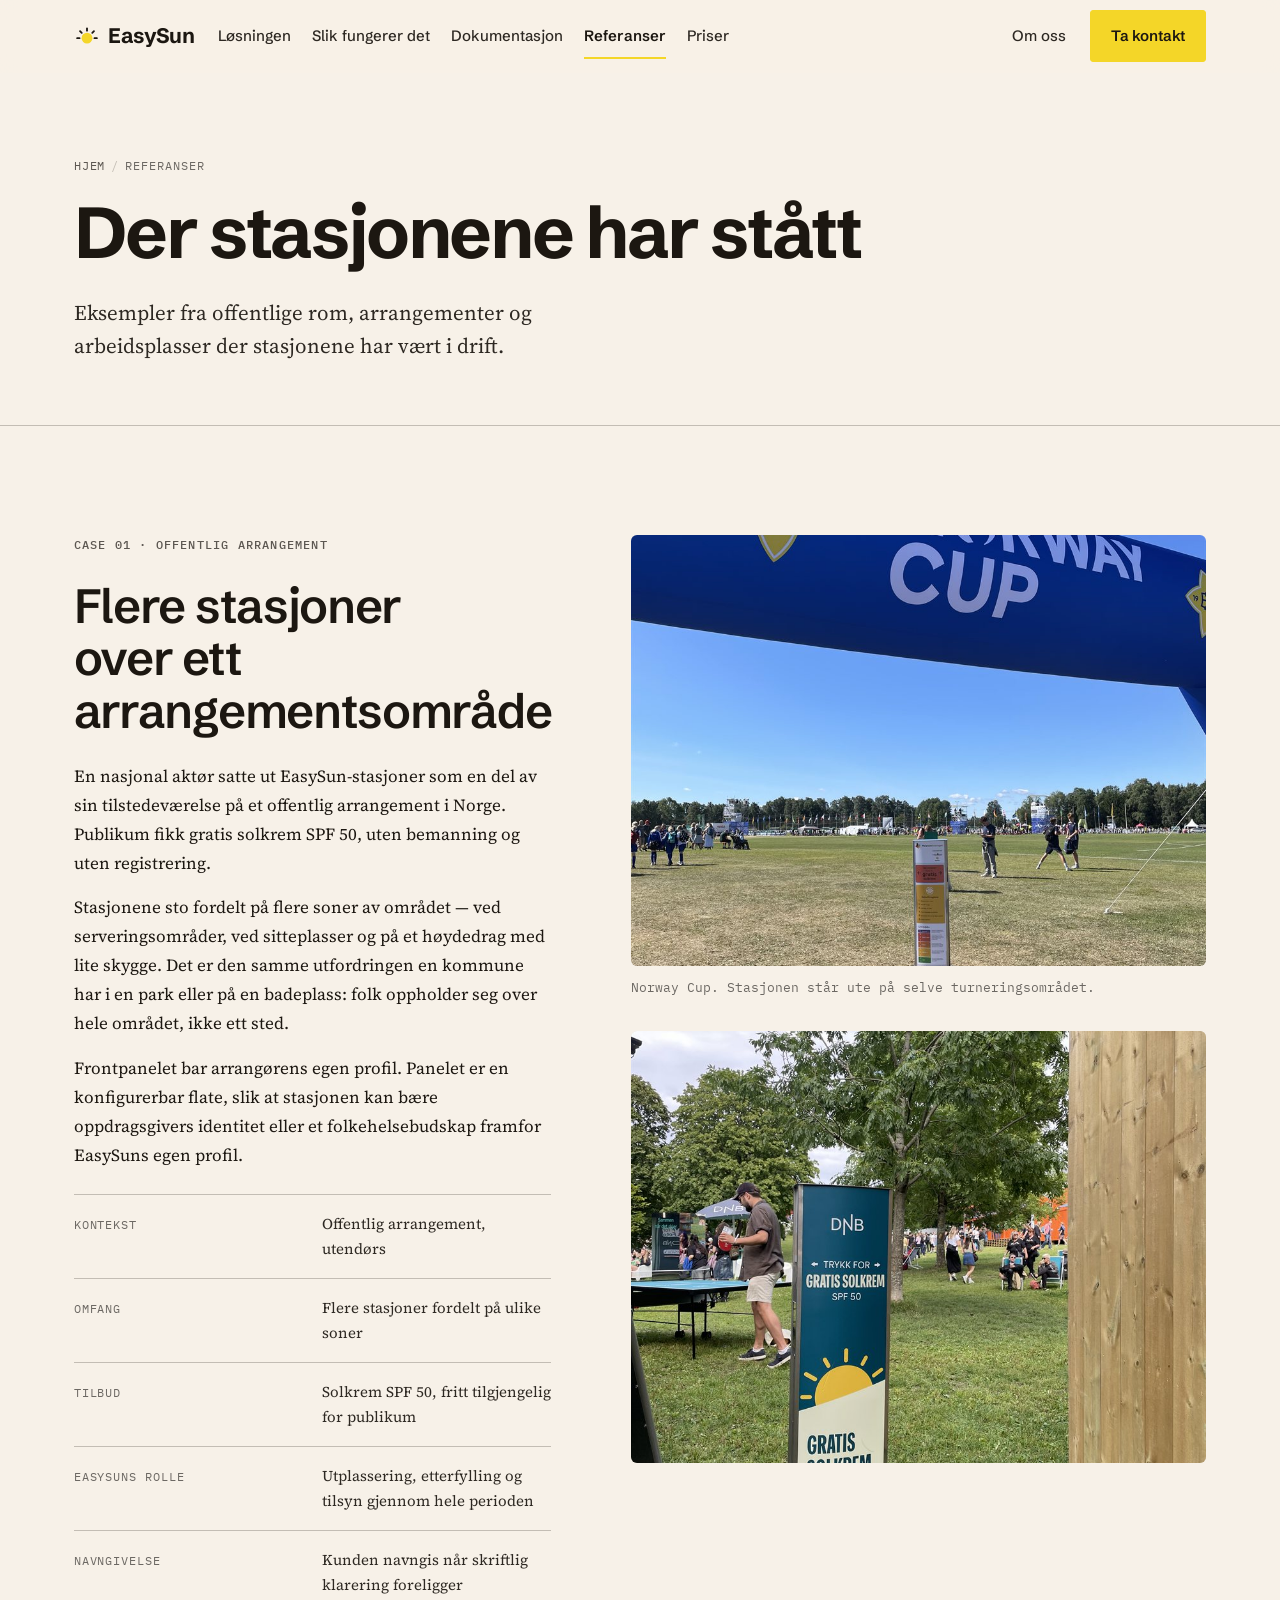
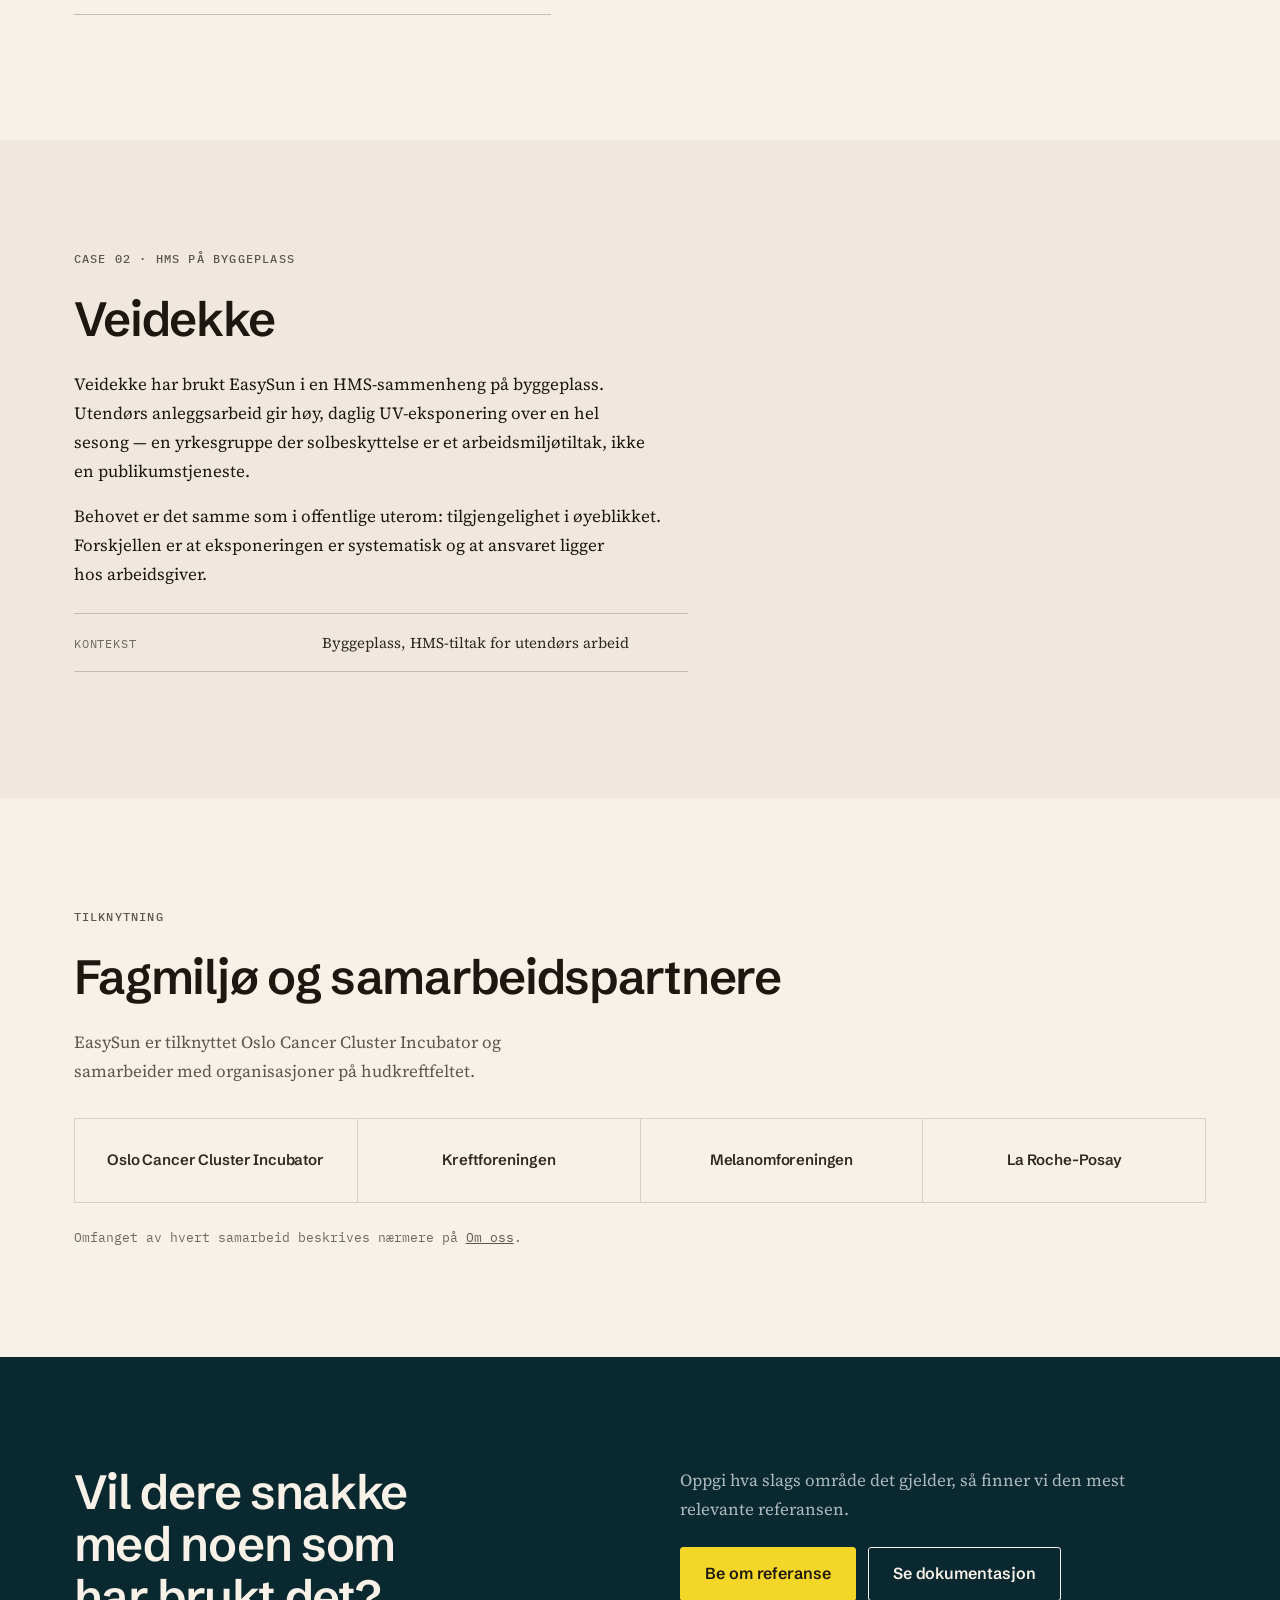
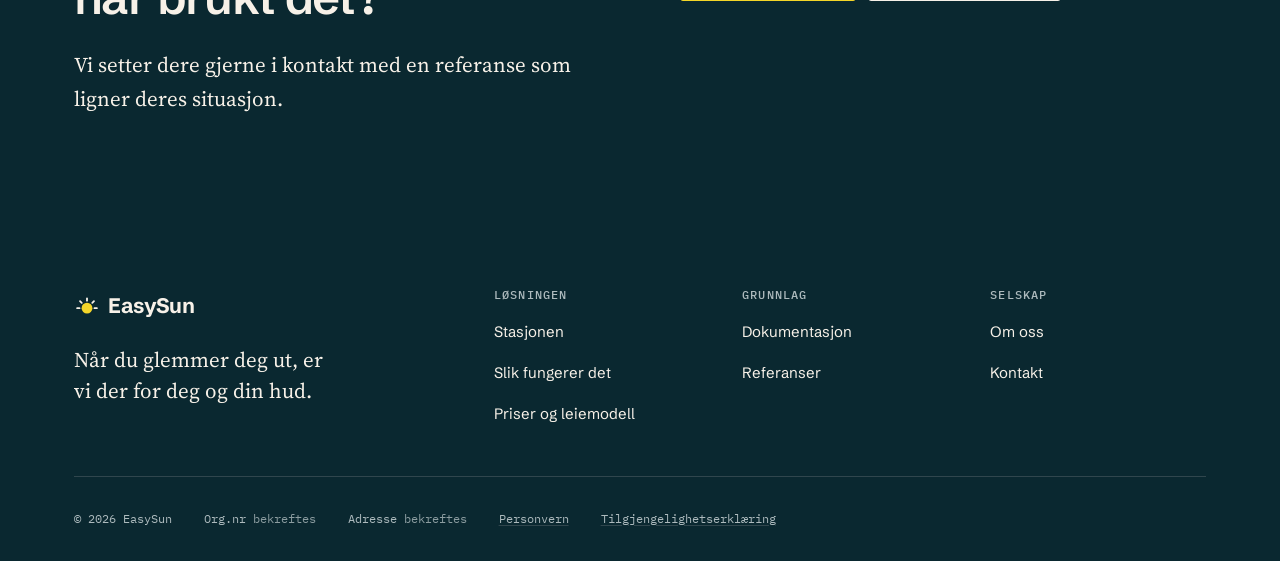
==== commit bfcb4025: "Update references page for client demo review. Co-authored-by: Cursor <cursoragent@cursor.com>" ====
--- a/referanser.html
+++ b/referanser.html
@@ -82,8 +82,8 @@
       </nav>
       <h1 class="page-header__title">Der stasjonene har stått</h1>
       <p class="lede page-header__lede">
-        Vi oppgir bare steder der stasjoner faktisk har vært i drift. Der vi ennå ikke har
-        skriftlig klarering til å navngi kunden, beskriver vi konteksten i stedet.
+        Eksempler fra offentlige rom, arrangementer og arbeidsplasser der stasjonene
+        har vært i drift.
       </p>
     </div>
   </section>
@@ -196,18 +196,7 @@
               <dt>Kontekst</dt>
               <dd>Byggeplass, HMS-tiltak for utendørs arbeid</dd>
             </div>
-            <div>
-              <dt>Status</dt>
-              <dd>Foto og sitat fra Veidekke er ikke klarert. Vi publiserer ikke sitater vi ikke har fått.</dd>
-            </div>
           </dl>
-        </div>
-
-        <div class="split__media">
-          <div class="placeholder-frame placeholder-frame--landscape">
-            Foto fra byggeplass — ikke tilgjengelig ennå.<br>
-            Vi bruker ikke illustrasjonsbilder i stedet for dokumentasjon.
-          </div>
         </div>
       </div>
     </div>
